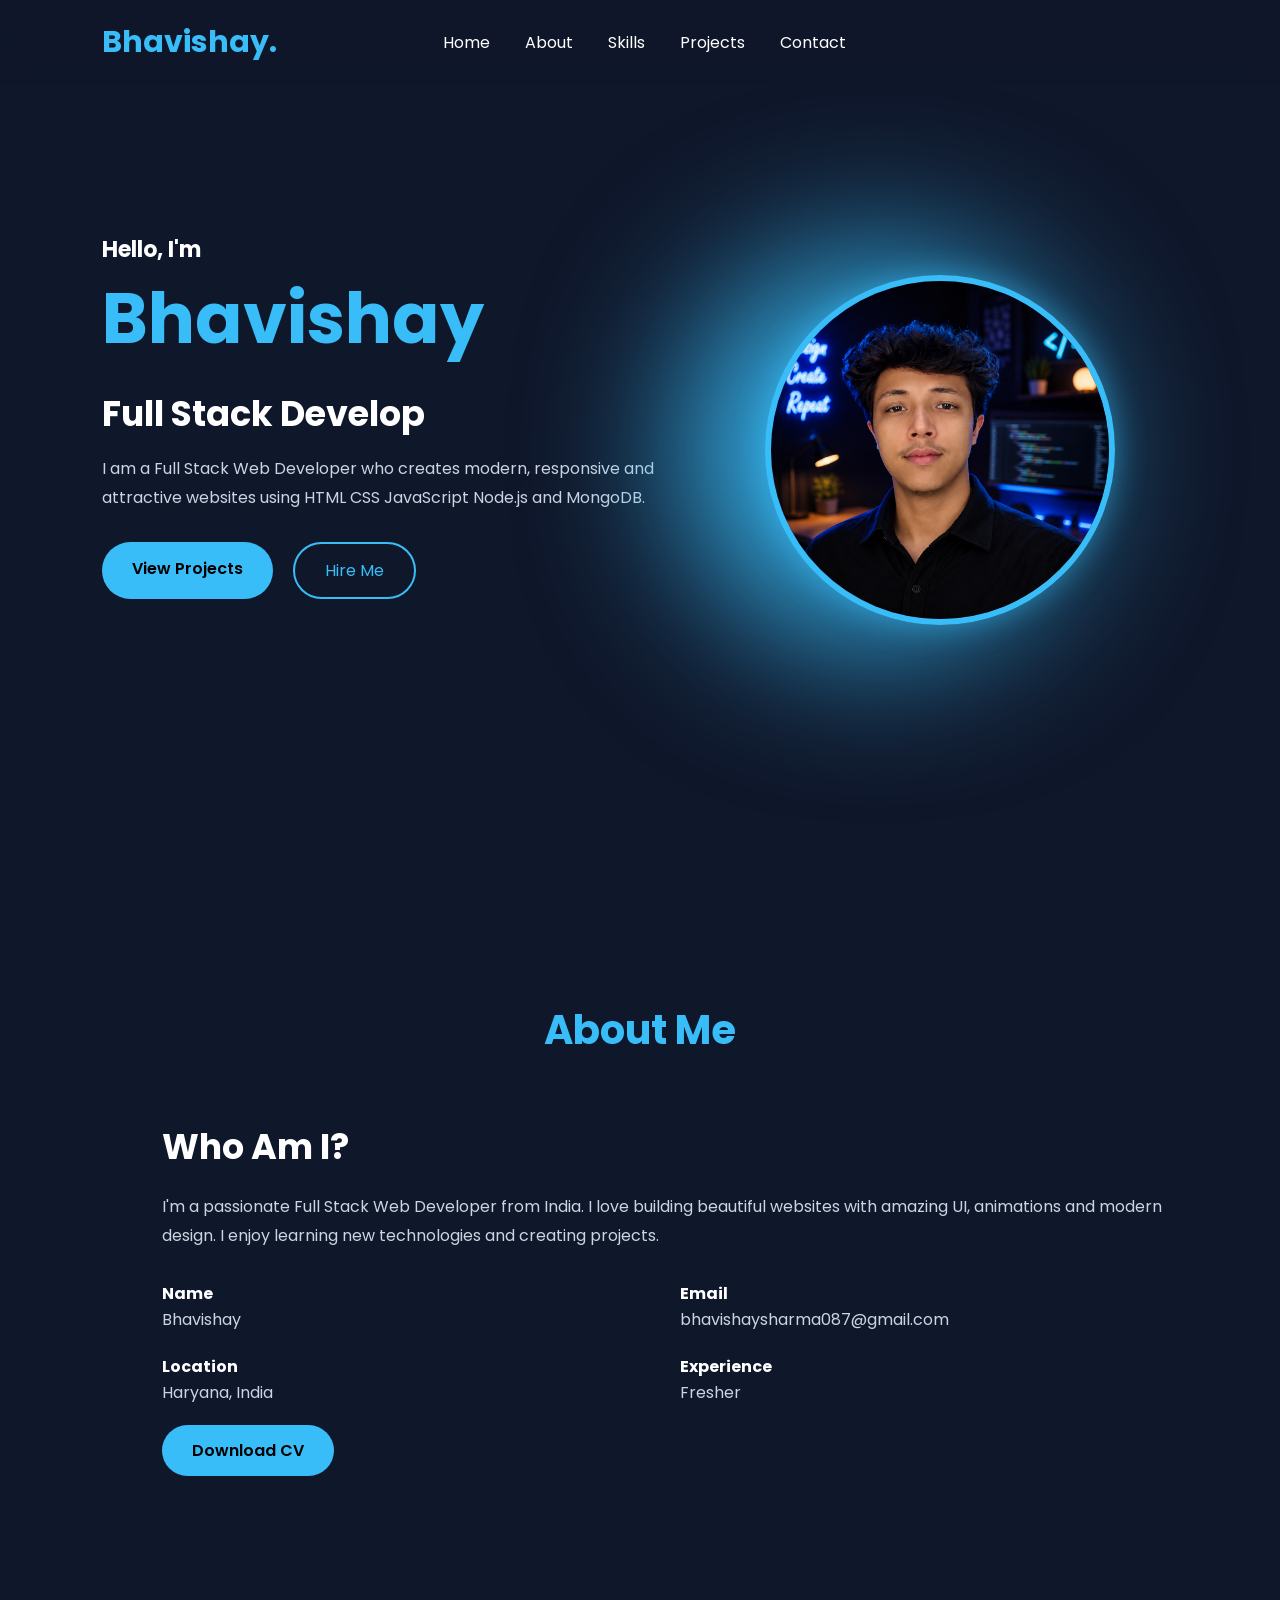
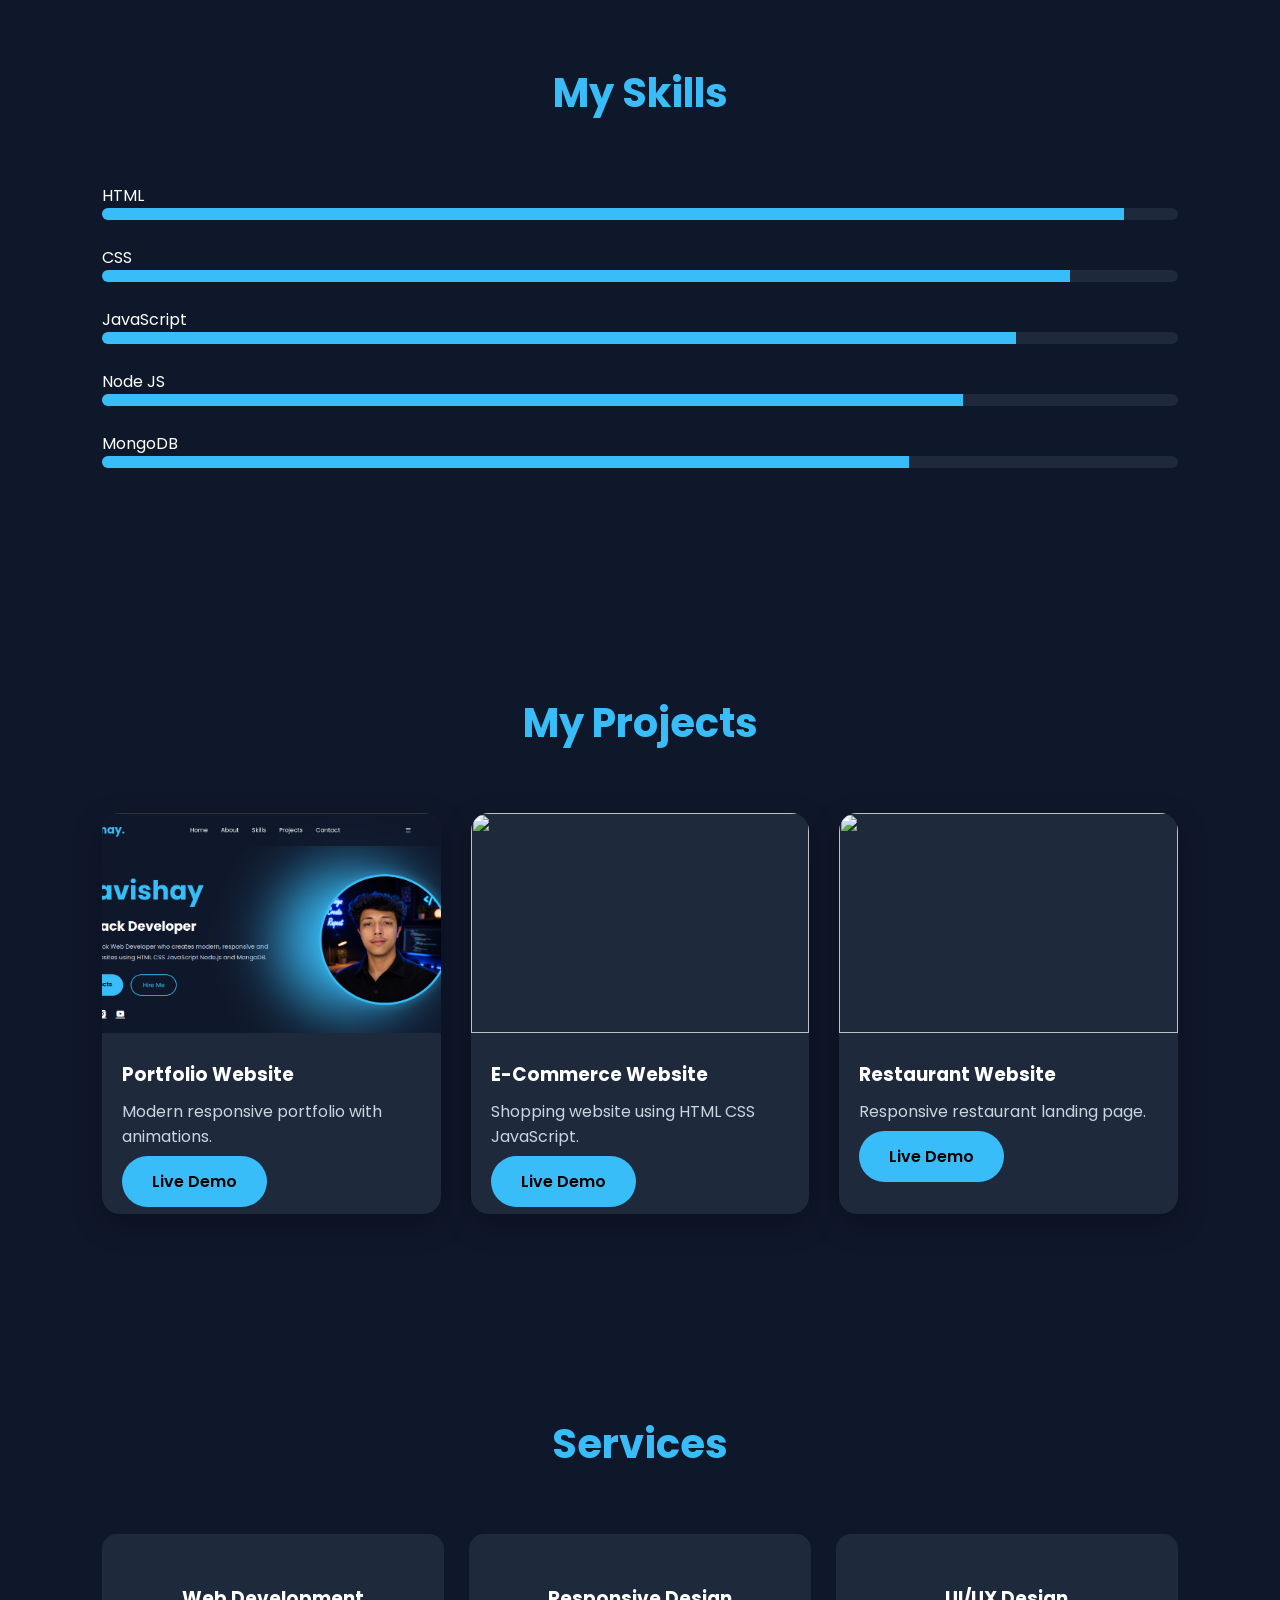
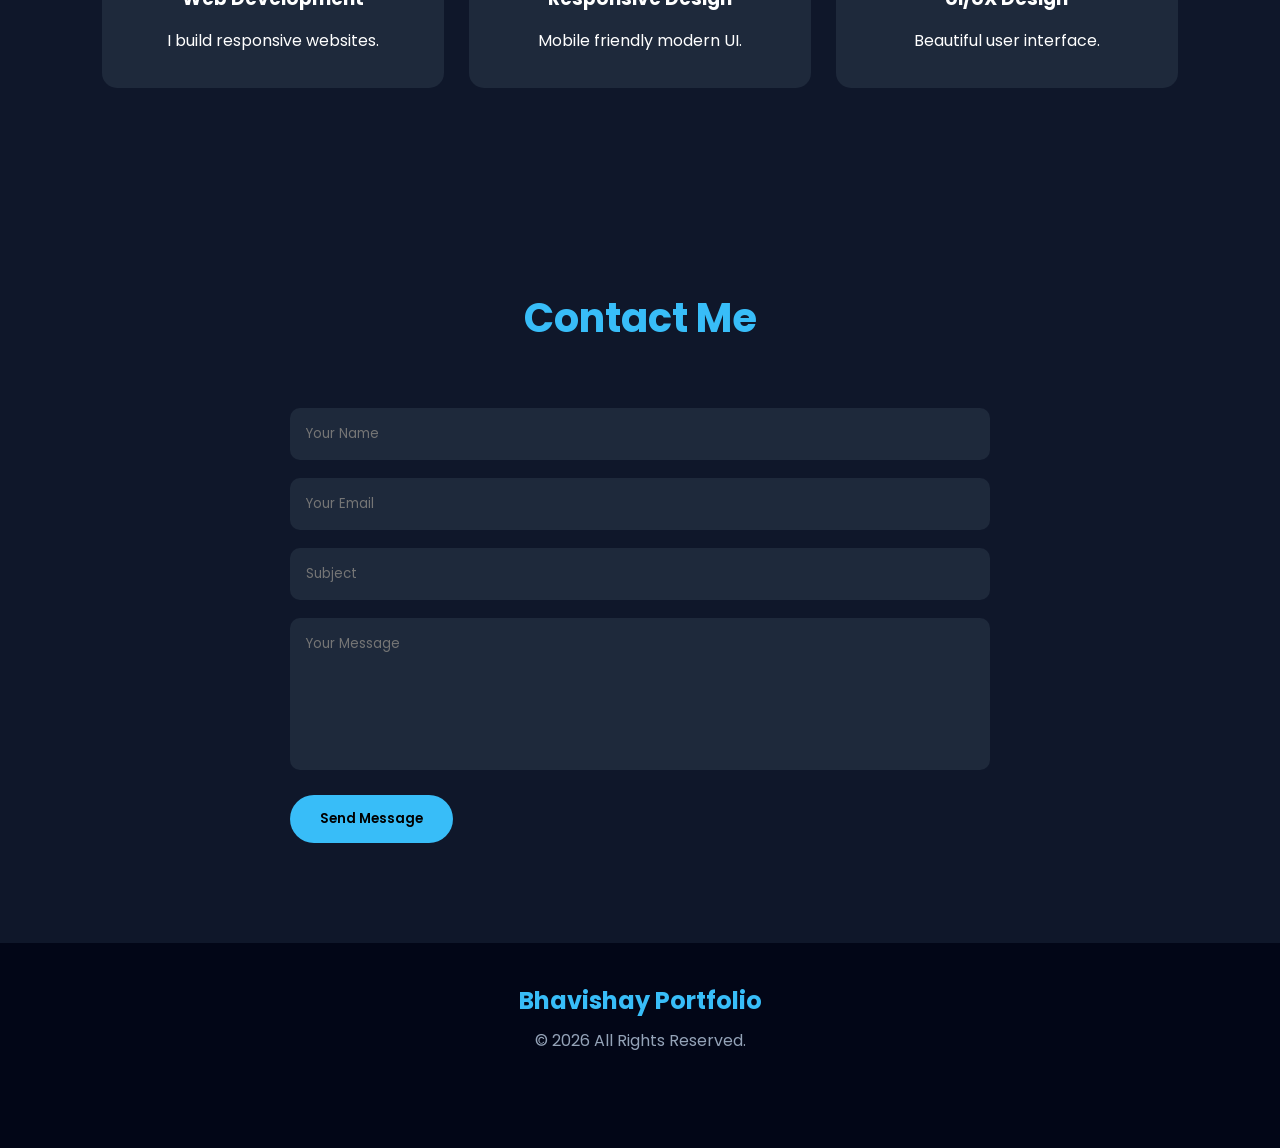
==== index.html @ 4b2d96c2 "Rename portfolio.html to index.html" ====
<!DOCTYPE html>
<html lang="en">
<head>
<meta charset="UTF-8">
<meta name="viewport" content="width=device-width, initial-scale=1.0">
<title>Bhavishay | Portfolio</title>

<link rel="preconnect" href="https://fonts.googleapis.com">
<link rel="preconnect" href="https://fonts.gstatic.com" crossorigin>
<link href="https://fonts.googleapis.com/css2?family=Poppins:wght@300;400;500;600;700;800&display=swap" rel="stylesheet">

<link rel="stylesheet" href="style.css">

<link href="https://cdn.jsdelivr.net/npm/remixicon@4.3.0/fonts/remixicon.css" rel="stylesheet"/>

</head>
<body>

<div id="loader">
<h1>Bhavishay Portfolio</h1>
</div>

<header>
<nav>
<div class="logo">Bhavishay.</div>

<ul class="nav-links">
<li><a href="#home">Home</a></li>
<li><a href="#about">About</a></li>
<li><a href="#skills">Skills</a></li>
<li><a href="#projects">Projects</a></li>
<li><a href="#contact">Contact</a></li>
</ul>

<div class="menu">
<i class="ri-menu-line"></i>
</div>

<button id="theme">
<i class="ri-moon-line"></i>
</button>

</nav>
</header>

<section class="hero" id="home">

<div class="left">

<h3>Hello, I'm</h3>

<h1>Bhavishay</h1>

<h2>
<span id="typing"></span>
</h2>

<p>
I am a Full Stack Web Developer who creates modern, responsive and attractive websites using HTML CSS JavaScript Node.js and MongoDB.
</p>

<div class="buttons">

<a href="#projects" class="btn">
View Projects
</a>

<a href="#contact" class="btn2">
Hire Me
</a>

</div>

<div class="social">

<a href="#"><i class="ri-github-fill"></i></a>

<a href="#"><i class="ri-linkedin-fill"></i></a>

<a href="#"><i class="ri-instagram-fill"></i></a>

<a href="#"><i class="ri-youtube-fill"></i></a>

</div>

</div>

<div class="right">

<div class="circle"></div>

<img src="images/portfolioimage.png" alt="">

</div>

</section>

<section class="about" id="about">

<h2 class="title">
About Me
</h2>

<div class="about-container">

<div class="about-image">

<img src="images/about.png" alt="">

</div>

<div class="about-content">

<h3>Who Am I?</h3>

<p>

I'm a passionate Full Stack Web Developer from India.

I love building beautiful websites with amazing UI, animations and modern design.

I enjoy learning new technologies and creating projects.

</p>

<div class="info">

<div>

<h4>Name</h4>

<p>Bhavishay</p>

</div>

<div>

<h4>Email</h4>

<p>bhavishaysharma087@gmail.com</p>

</div>

<div>

<h4>Location</h4>

<p>Haryana, India</p>

</div>

<div>

<h4>Experience</h4>

<p>Fresher</p>

</div>

</div>

<a href="#" class="btn">
Download CV
</a>

</div>

</div>

</section>

<!-- Skills Section -->
<section class="skills" id="skills">

<h2 class="title">My Skills</h2>

<div class="skill">

<span>HTML</span>

<div class="bar">
<div class="fill html"></div>
</div>

</div>

<div class="skill">

<span>CSS</span>

<div class="bar">
<div class="fill css"></div>
</div>

</div>

<div class="skill">

<span>JavaScript</span>

<div class="bar">
<div class="fill js"></div>
</div>

</div>

<div class="skill">

<span>Node JS</span>

<div class="bar">
<div class="fill node"></div>
</div>

</div>

<div class="skill">

<span>MongoDB</span>

<div class="bar">
<div class="fill mongo"></div>
</div>

</div>

</section>
<!-- Projects Section -->
<section class="projects" id="projects">

    <h2 class="title">My Projects</h2>

    <div class="project-container">

        <div class="card">
            <img src="images/portfoliowebsiteimge.png" alt="">
            <div class="content">
                <h3>Portfolio Website</h3>
                <p>Modern responsive portfolio with animations.</p>
                <a href="#" class="btn">Live Demo</a>
            </div>
        </div>

        <div class="card">
            <img src="images/project2.jpg" alt="">
            <div class="content">
                <h3>E-Commerce Website</h3>
                <p>Shopping website using HTML CSS JavaScript.</p>
                <a href="#" class="btn">Live Demo</a>
            </div>
        </div>

        <div class="card">
            <img src="images/project3.jpg" alt="">
            <div class="content">
                <h3>Restaurant Website</h3>
                <p>Responsive restaurant landing page.</p>
                <a href="#" class="btn">Live Demo</a>
            </div>
        </div>

    </div>

</section>

<!-- Services -->
<section class="services">

<h2 class="title">Services</h2>

<div class="service-box">

<div class="service">
<i class="ri-code-s-slash-line"></i>
<h3>Web Development</h3>
<p>I build responsive websites.</p>
</div>

<div class="service">
<i class="ri-smartphone-line"></i>
<h3>Responsive Design</h3>
<p>Mobile friendly modern UI.</p>
</div>

<div class="service">
<i class="ri-palette-line"></i>
<h3>UI/UX Design</h3>
<p>Beautiful user interface.</p>
</div>

</div>

</section>

<!-- Contact -->
<section class="contact" id="contact">

<h2 class="title">Contact Me</h2>

<form>

<input type="text" placeholder="Your Name" required>

<input type="email" placeholder="Your Email" required>

<input type="text" placeholder="Subject">

<textarea rows="6" placeholder="Your Message"></textarea>

<button class="btn">Send Message</button>

</form>

</section>

<footer>

<h2>Bhavishay Portfolio</h2>

<p>© 2026 All Rights Reserved.</p>

<div class="social">

<a href="#"><i class="ri-github-fill"></i></a>

<a href="#"><i class="ri-linkedin-fill"></i></a>

<a href="#"><i class="ri-instagram-fill"></i></a>

<a href="#"><i class="ri-youtube-fill"></i></a>

</div>

</footer>

<button id="topBtn">
<i class="ri-arrow-up-line"></i>
</button>

<script src="script.js"></script>

</body>
</html>
---- style.css ----
*{
    margin:0;
    padding:0;
    box-sizing:border-box;
    font-family:'Poppins',sans-serif;
}

html{
    scroll-behavior:smooth;
}

body{
    background:#0f172a;
    color:#fff;
    overflow-x:hidden;
}

header{
    position:fixed;
    width:100%;
    top:0;
    left:0;
    padding:20px 8%;
    background:rgba(15,23,42,.8);
    backdrop-filter:blur(12px);
    z-index:1000;
}

nav{
    display:flex;
    justify-content:space-between;
    align-items:center;
}

.logo{
    font-size:30px;
    font-weight:700;
    color:#38bdf8;
}

.nav-links{
    display:flex;
    list-style:none;
    gap:35px;
}

.nav-links a{
    color:#fff;
    text-decoration:none;
    transition:.3s;
}

.nav-links a:hover{
    color:#38bdf8;
}

#theme{
    background:none;
    border:none;
    color:#fff;
    font-size:22px;
    cursor:pointer;
}

.hero{
    min-height:100vh;
    display:flex;
    justify-content:space-between;
    align-items:center;
    padding:120px 8%;
}

.left{
    max-width:600px;
}

.left h3{
    font-size:22px;
}

.left h1{
    font-size:70px;
    color:#38bdf8;
}

.left h2{
    margin:15px 0;
    font-size:35px;
}

.left p{
    color:#cbd5e1;
    line-height:1.8;
    margin-bottom:30px;
}

.buttons{
    display:flex;
    gap:20px;
}

.btn{
    padding:14px 30px;
    background:#38bdf8;
    color:#000;
    text-decoration:none;
    border-radius:30px;
    font-weight:600;
    transition:.3s;
}

.btn:hover{
    transform:translateY(-5px);
}

.btn2{
    padding:14px 30px;
    border:2px solid #38bdf8;
    color:#38bdf8;
    text-decoration:none;
    border-radius:30px;
}

.social{
    margin-top:30px;
}

.social a{
    color:#fff;
    font-size:25px;
    margin-right:20px;
}

.right{
    display:flex;
    justify-content:center;
    align-items:center;
    position:relative;
    flex:1;
}

.circle{
    width:380px;
    height:380px;
    border-radius:50%;
    background:#38bdf8;
    filter:blur(80px);
    position:absolute;
    top:-15px;
    left:-15px;
    z-index:1;
}
.right img{
    width:350px;
    height:350px;
    object-fit:cover;
    border-radius:50%;
    border:6px solid #38bdf8;
    box-shadow:0 0 30px rgba(56,189,248,.5);
    position:relative;
    z-index:2;
}

section{
    padding:100px 8%;
}

.title{
    text-align:center;
    font-size:40px;
    margin-bottom:60px;
    color:#38bdf8;
}

.about-container{
    display:flex;
    gap:60px;
    align-items:center;
}

.about-image img{
    width:400px;
    border-radius:20px;
}

.about-content h3{
    font-size:35px;
    margin-bottom:20px;
}

.about-content p{
    line-height:1.8;
    color:#cbd5e1;
}

.info{
    display:grid;
    grid-template-columns:repeat(2,1fr);
    gap:20px;
    margin:30px 0;
}

.skill{
    margin:25px 0;
}

.bar{
    width:100%;
    height:12px;
    background:#1e293b;
    border-radius:20px;
    overflow:hidden;
}

.fill{
    height:100%;
    background:#38bdf8;
}

.html{width:95%;}
.css{width:90%;}
.js{width:85%;}
.node{width:80%;}
.mongo{width:75%;}
/*==============================
PROJECT SECTION
==============================*/

.project-container{
    display:grid;
    grid-template-columns:repeat(auto-fit,minmax(320px,1fr));
    gap:30px;
}

.card{
    background:#1e293b;
    border-radius:18px;
    overflow:hidden;
    transition:.4s;
    box-shadow:0 10px 30px rgba(0,0,0,.25);
}

.card:hover{
    transform:translateY(-10px);
}

.card img{
    width:100%;
    height:220px;
    object-fit:cover;
}

.card .content{
    padding:20px;
}

.card h3{
    margin-bottom:10px;
}

.card p{
    color:#cbd5e1;
    margin-bottom:20px;
}

/*==============================
SERVICES
==============================*/

.service-box{
    display:grid;
    grid-template-columns:repeat(auto-fit,minmax(250px,1fr));
    gap:25px;
}

.service{
    background:#1e293b;
    padding:35px;
    text-align:center;
    border-radius:15px;
    transition:.4s;
}

.service:hover{
    transform:translateY(-10px);
}

.service i{
    font-size:45px;
    color:#38bdf8;
}

.service h3{
    margin:15px 0;
}

/*==============================
CONTACT
==============================*/

.contact form{
    max-width:700px;
    margin:auto;
}

.contact input,
.contact textarea{
    width:100%;
    padding:16px;
    margin-bottom:18px;
    border:none;
    outline:none;
    border-radius:10px;
    background:#1e293b;
    color:#fff;
}

.contact textarea{
    resize:none;
}

.contact button{
    border:none;
    cursor:pointer;
}

/*==============================
FOOTER
==============================*/

footer{
    text-align:center;
    padding:40px 20px;
    background:#020617;
}

footer h2{
    color:#38bdf8;
    margin-bottom:10px;
}

footer p{
    color:#94a3b8;
}

footer .social{
    margin-top:20px;
}

footer .social a{
    margin:0 10px;
    color:#fff;
    font-size:24px;
}

/*==============================
SCROLL TOP
==============================*/

#topBtn{
    position:fixed;
    bottom:25px;
    right:25px;
    width:50px;
    height:50px;
    border:none;
    border-radius:50%;
    background:#38bdf8;
    color:#000;
    font-size:22px;
    cursor:pointer;
    display:none;
}

/*==============================
LOADER
==============================*/

#loader{
    position:fixed;
    inset:0;
    background:#0f172a;
    display:flex;
    justify-content:center;
    align-items:center;
    z-index:99999;
}

#loader h1{
    color:#38bdf8;
    font-size:40px;
}

/*==============================
RESPONSIVE
==============================*/

@media(max-width:900px){

.hero{
    flex-direction:column;
    text-align:center;
}

.about-container{
    flex-direction:column;
}

.right img,
.about-image img{
    width:280px;
}

.left h1{
    font-size:50px;
}

.left h2{
    font-size:28px;
}

.nav-links{
    display:none;
}

.menu{
    display:block;
    font-size:28px;
    cursor:pointer;
}

.info{
    grid-template-columns:1fr;
}

.buttons{
    justify-content:center;
}

.social{
    text-align:center;
}

}
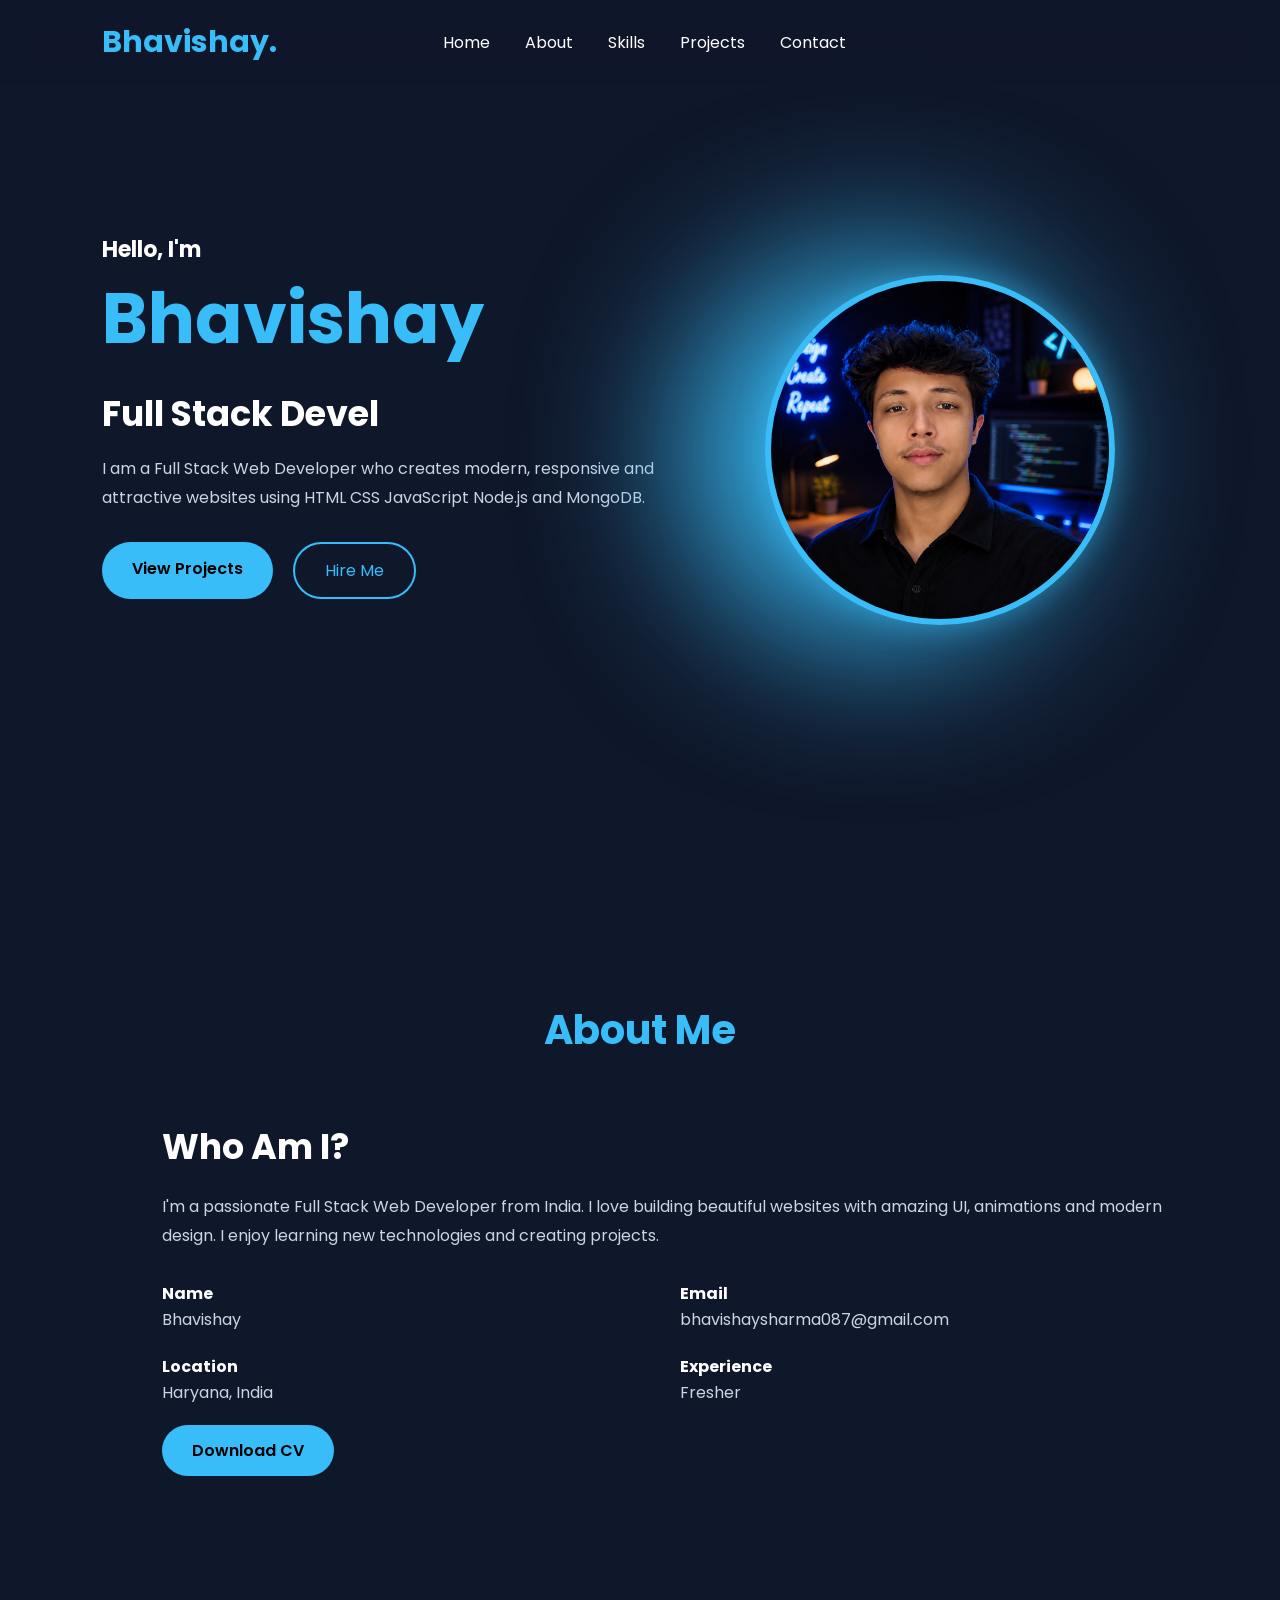
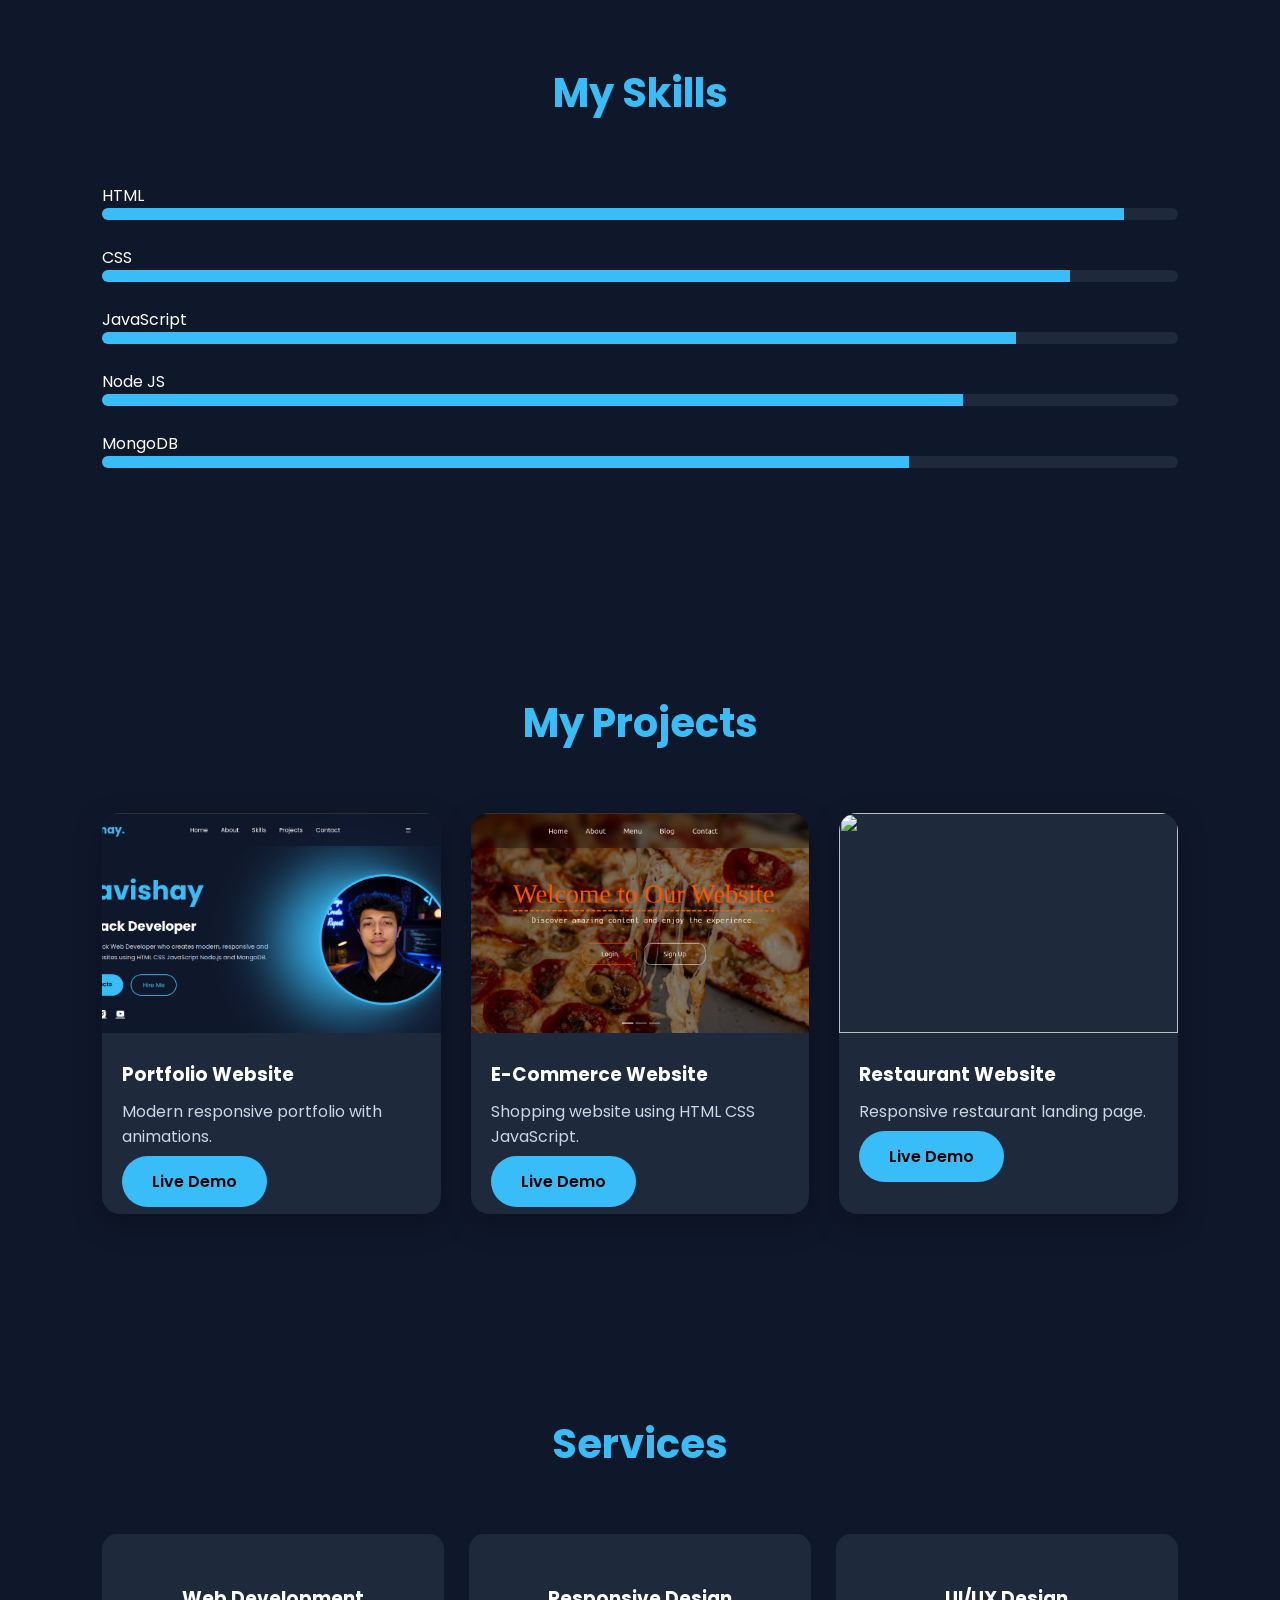
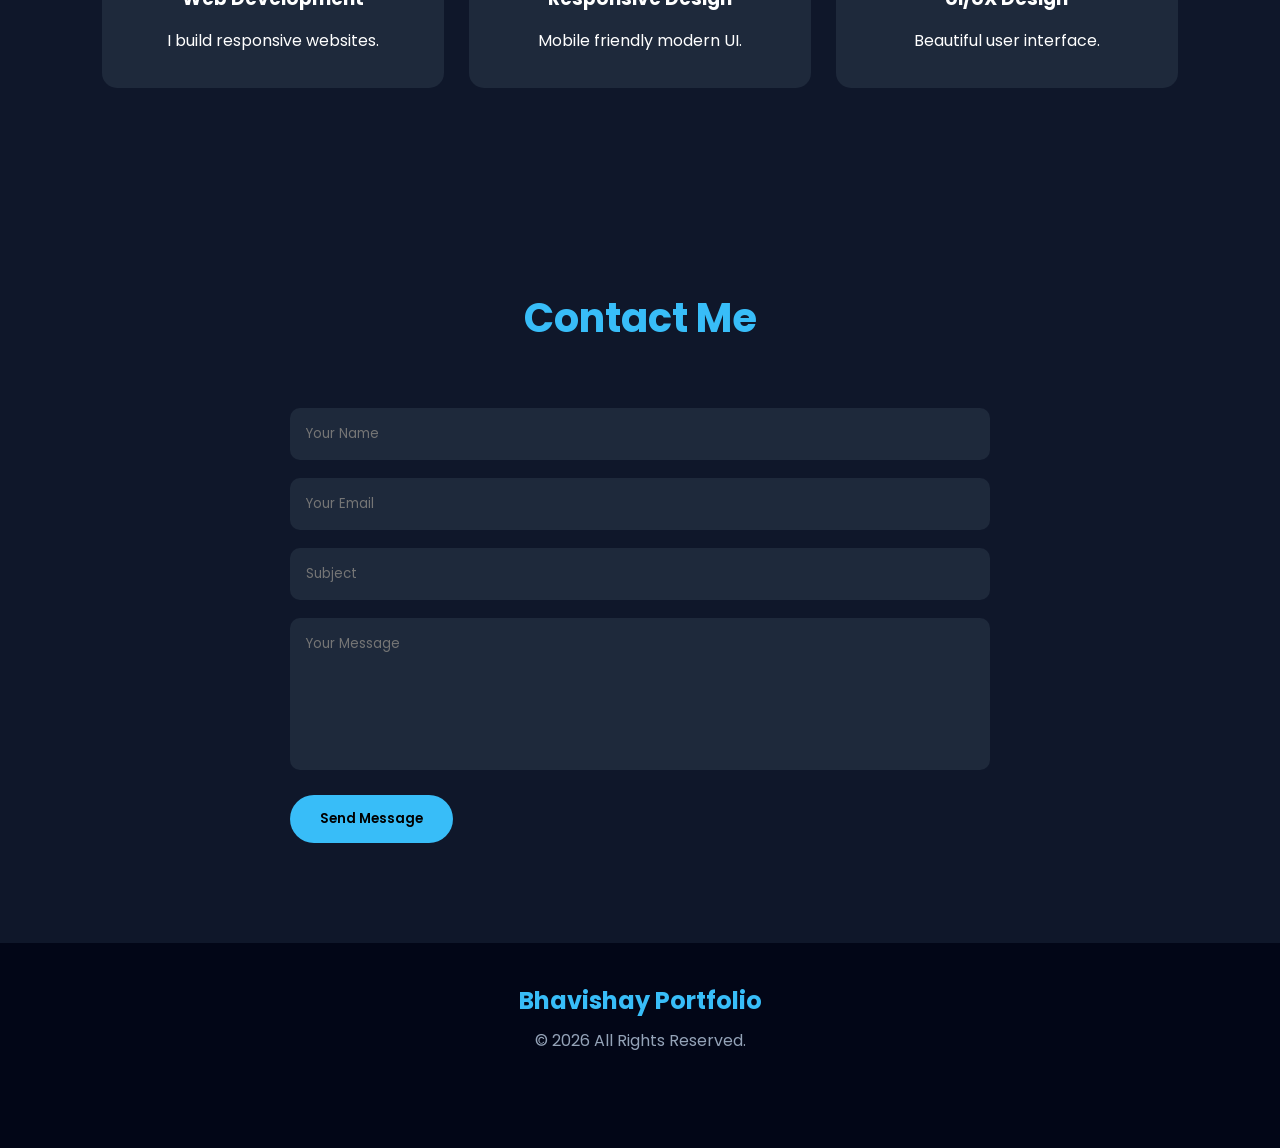
==== commit d9f2fda0: "Updated project image" ====
--- a/index.html
+++ b/index.html
@@ -242,7 +242,7 @@
         </div>
 
         <div class="card">
-            <img src="images/project2.jpg" alt="">
+            <img src="images/restront.png" alt="">
             <div class="content">
                 <h3>E-Commerce Website</h3>
                 <p>Shopping website using HTML CSS JavaScript.</p>
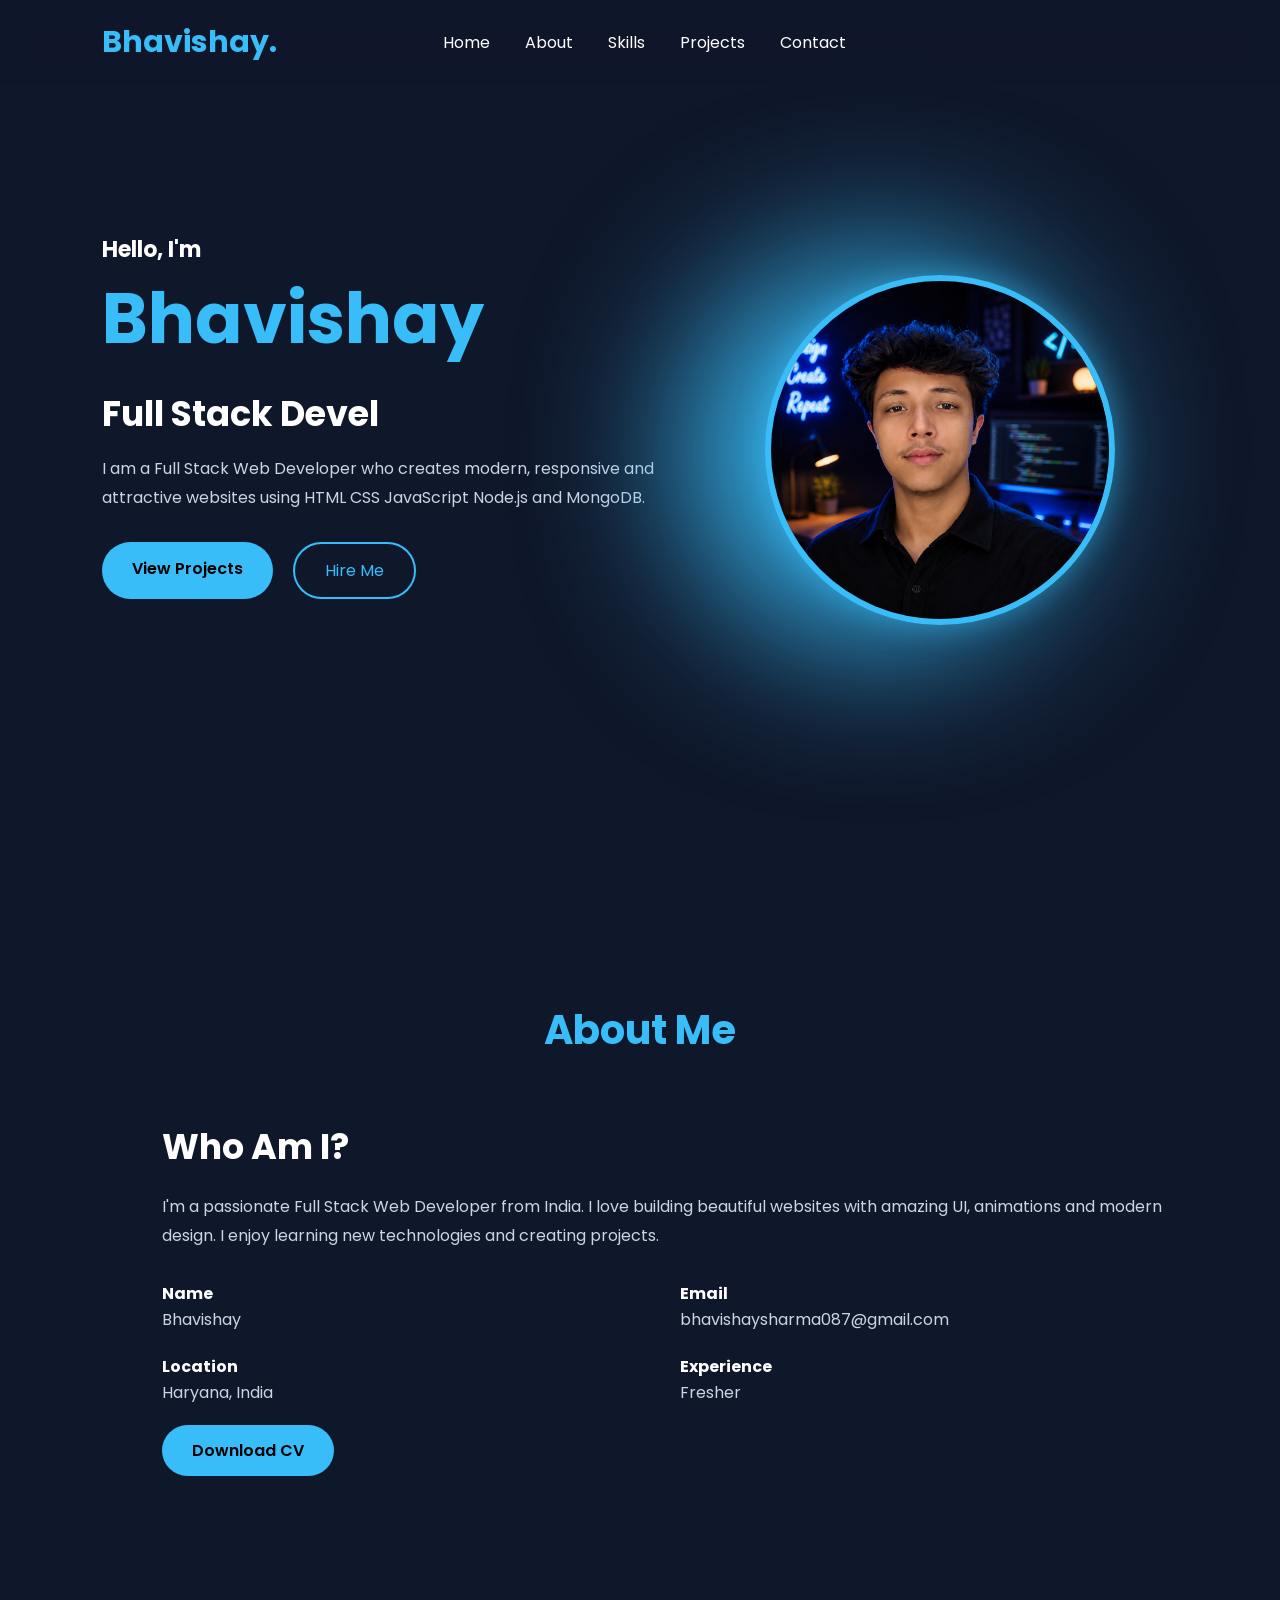
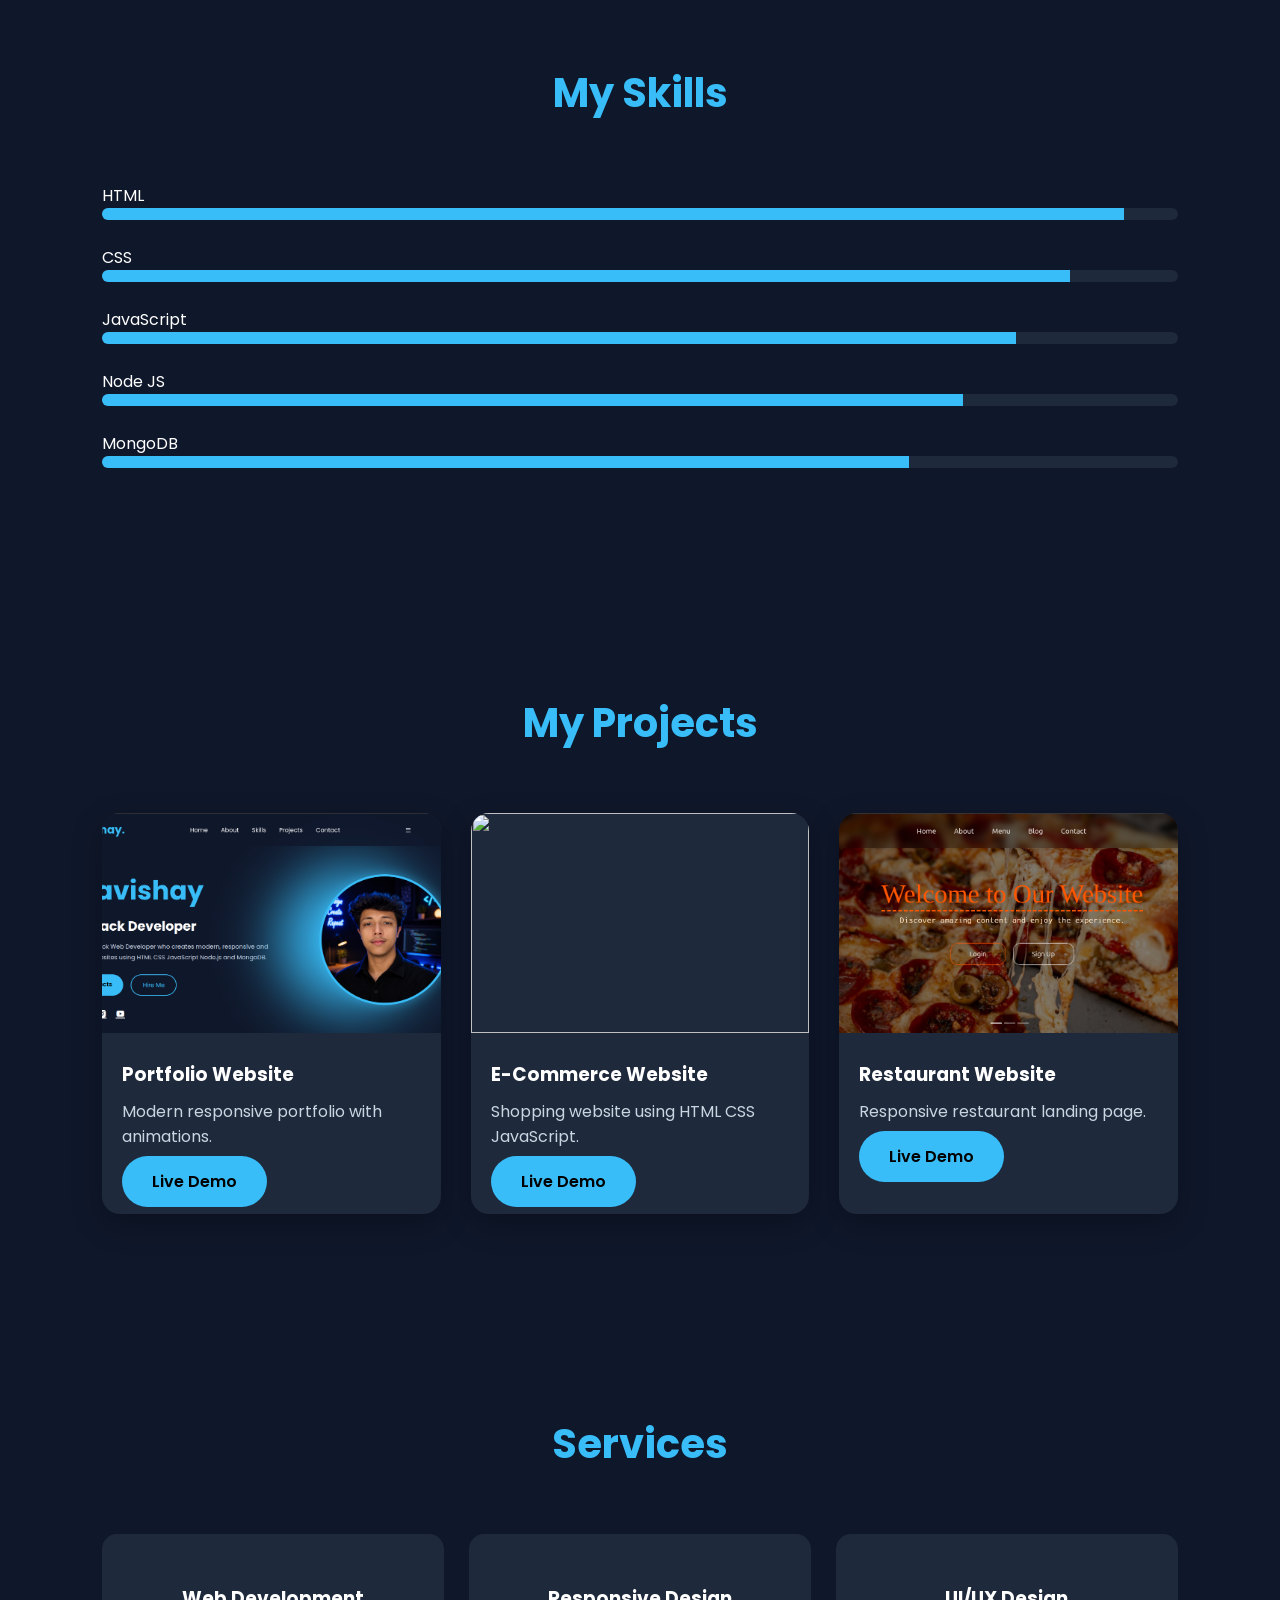
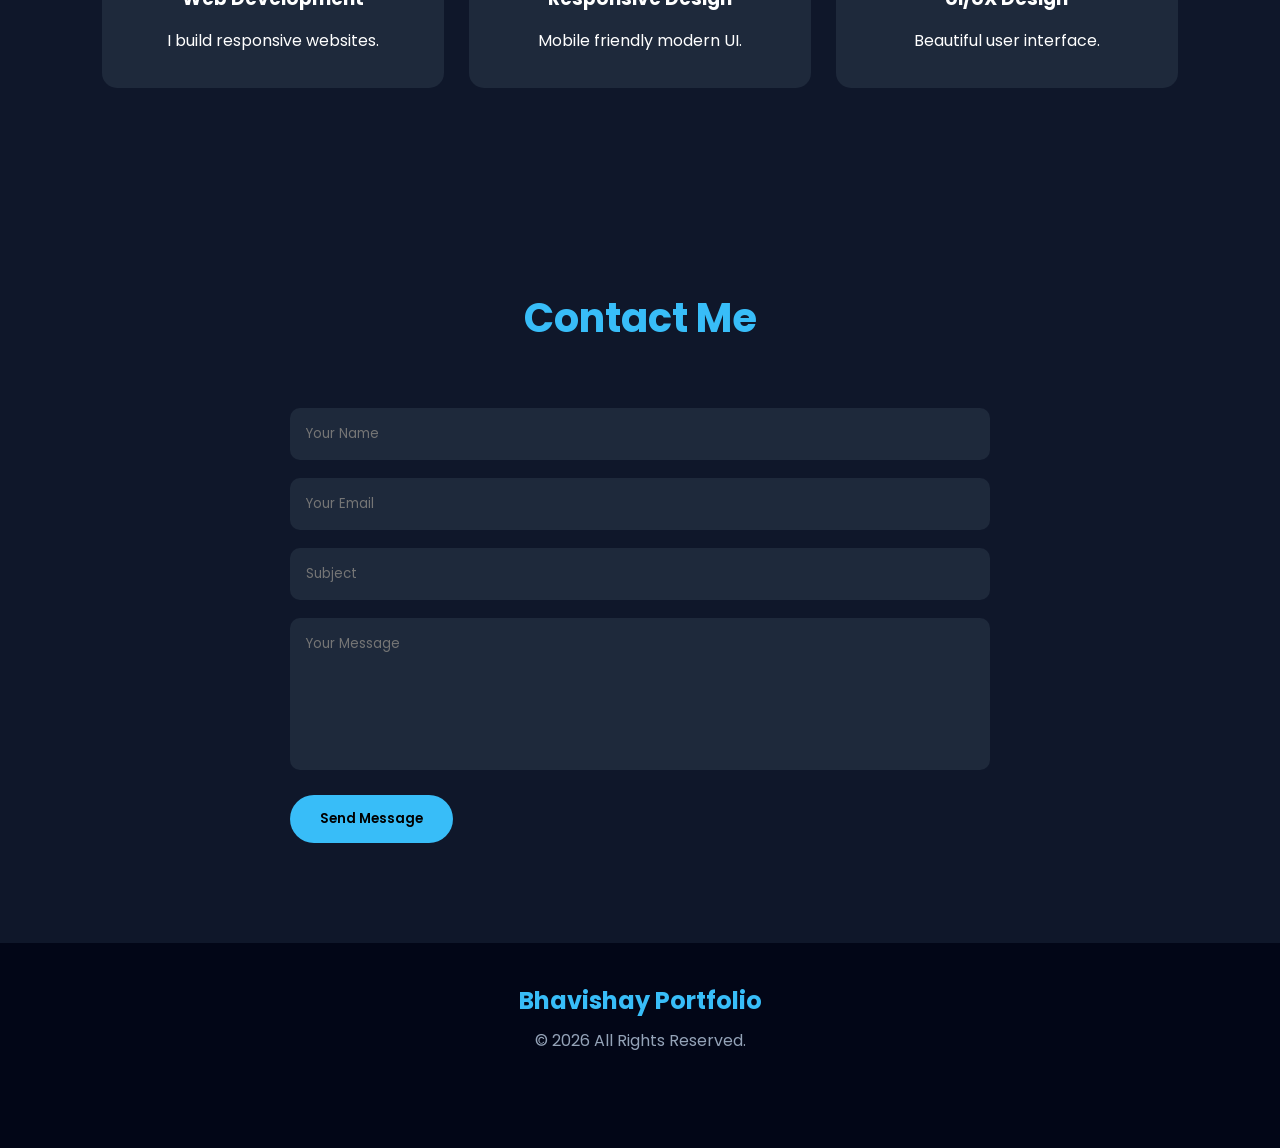
==== commit 6eebcdc4: "Updated portfolio" ====
--- a/index.html
+++ b/index.html
@@ -242,7 +242,7 @@
         </div>
 
         <div class="card">
-            <img src="images/restront.png" alt="">
+            <img src="images/.png" alt="">
             <div class="content">
                 <h3>E-Commerce Website</h3>
                 <p>Shopping website using HTML CSS JavaScript.</p>
@@ -251,7 +251,7 @@
         </div>
 
         <div class="card">
-            <img src="images/project3.jpg" alt="">
+            <img src="images/restront.png" alt="restaurant">
             <div class="content">
                 <h3>Restaurant Website</h3>
                 <p>Responsive restaurant landing page.</p>
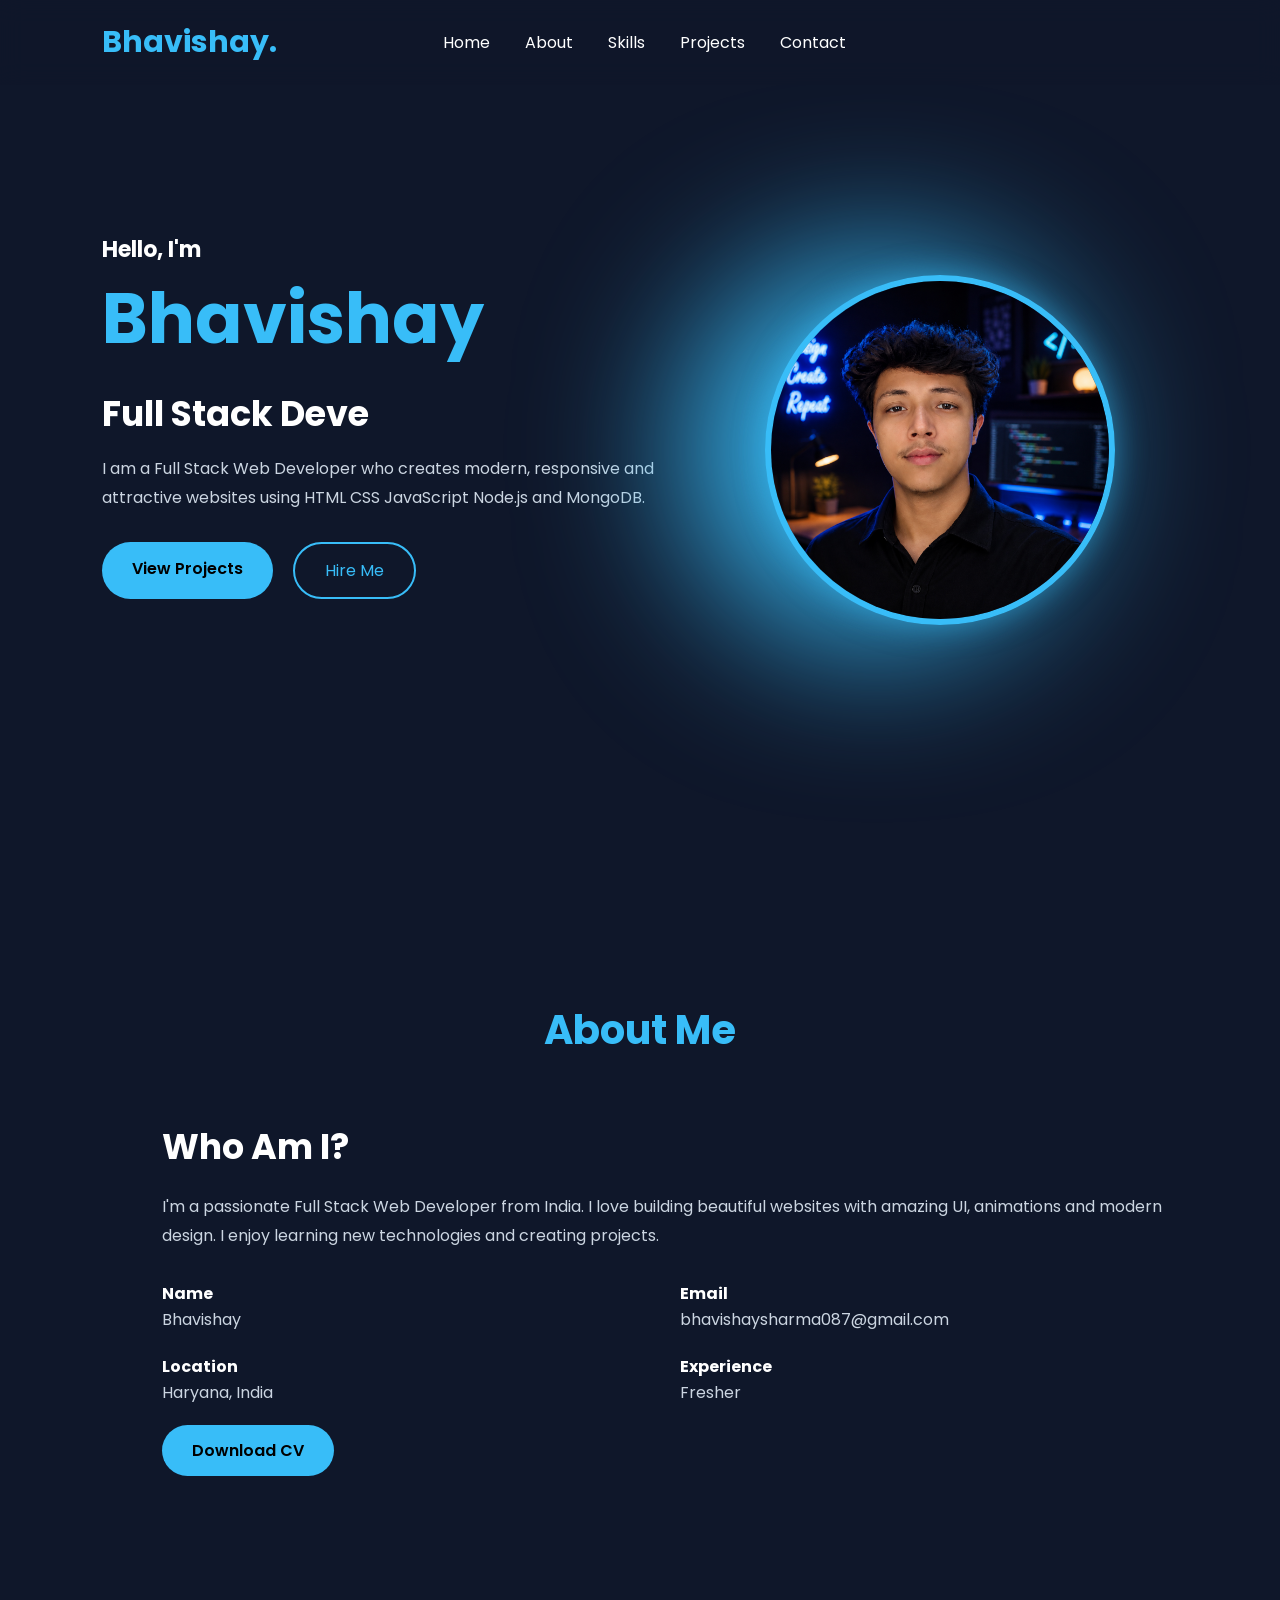
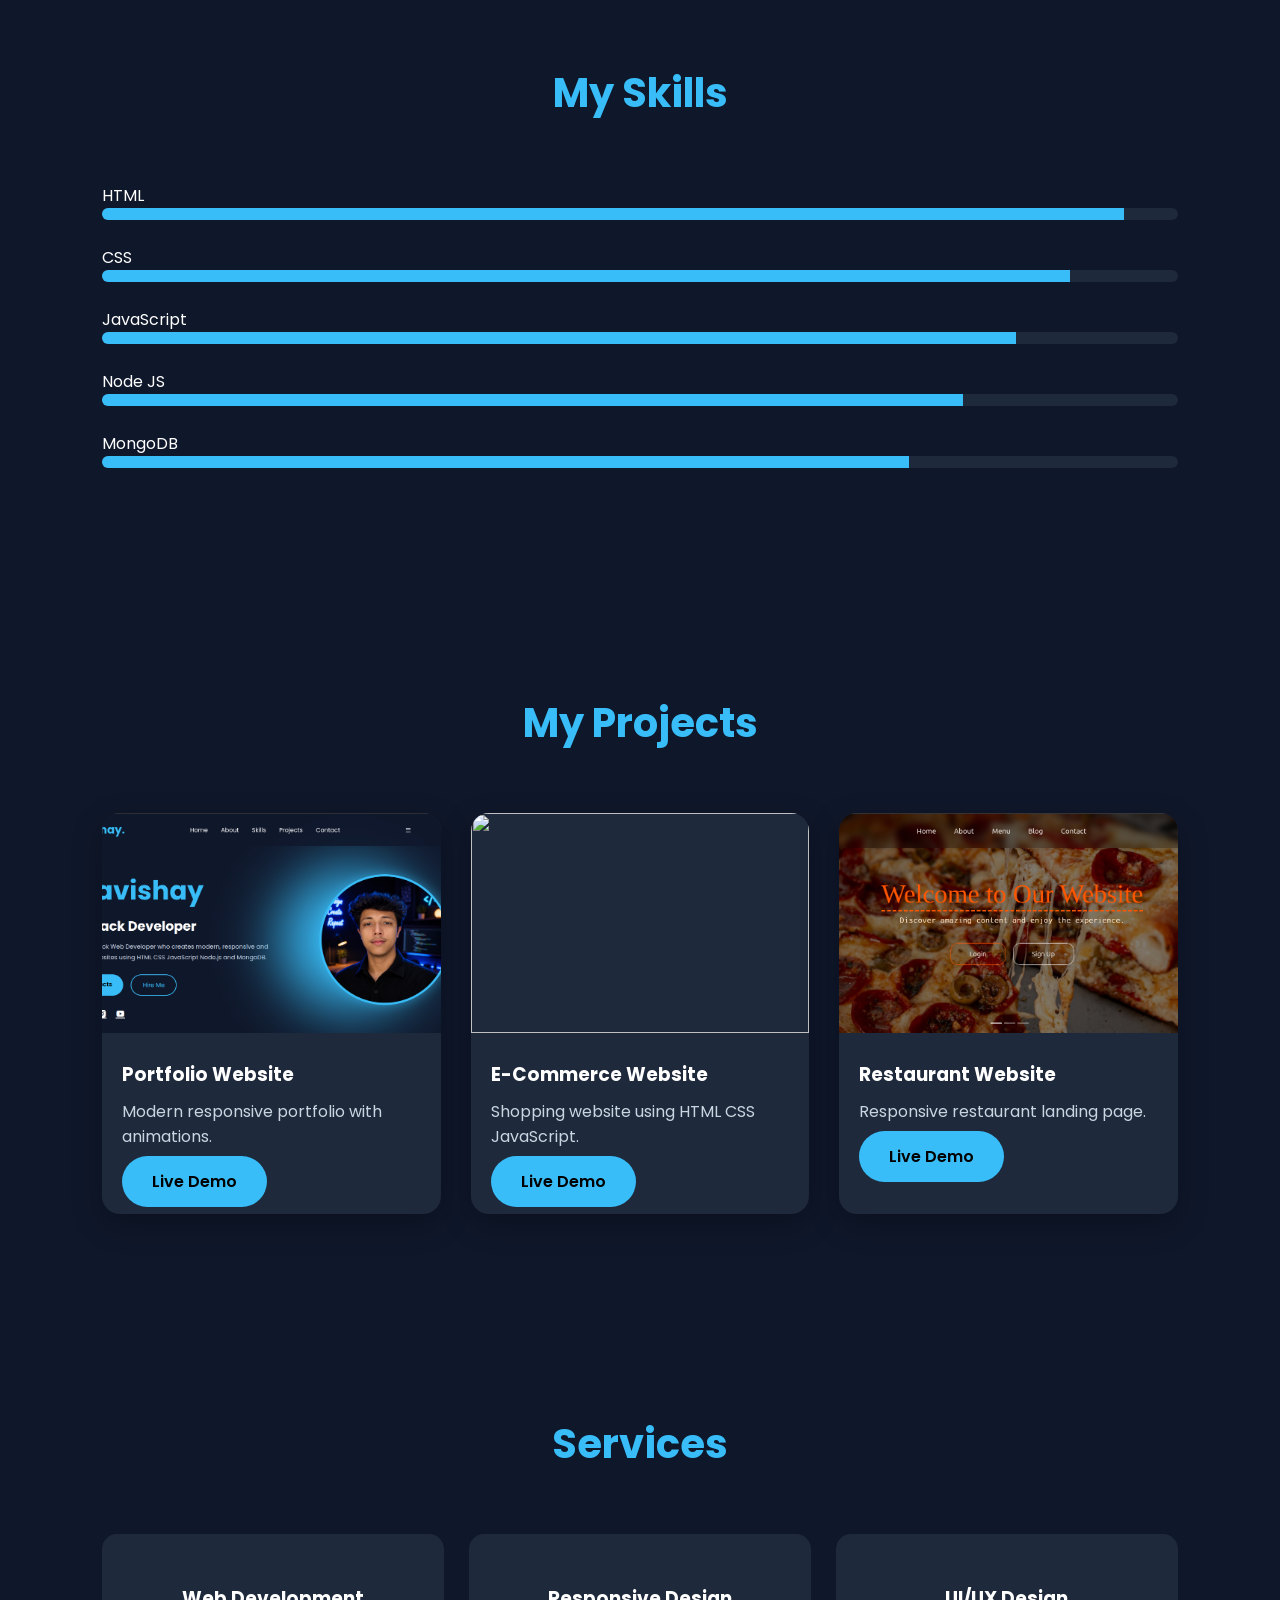
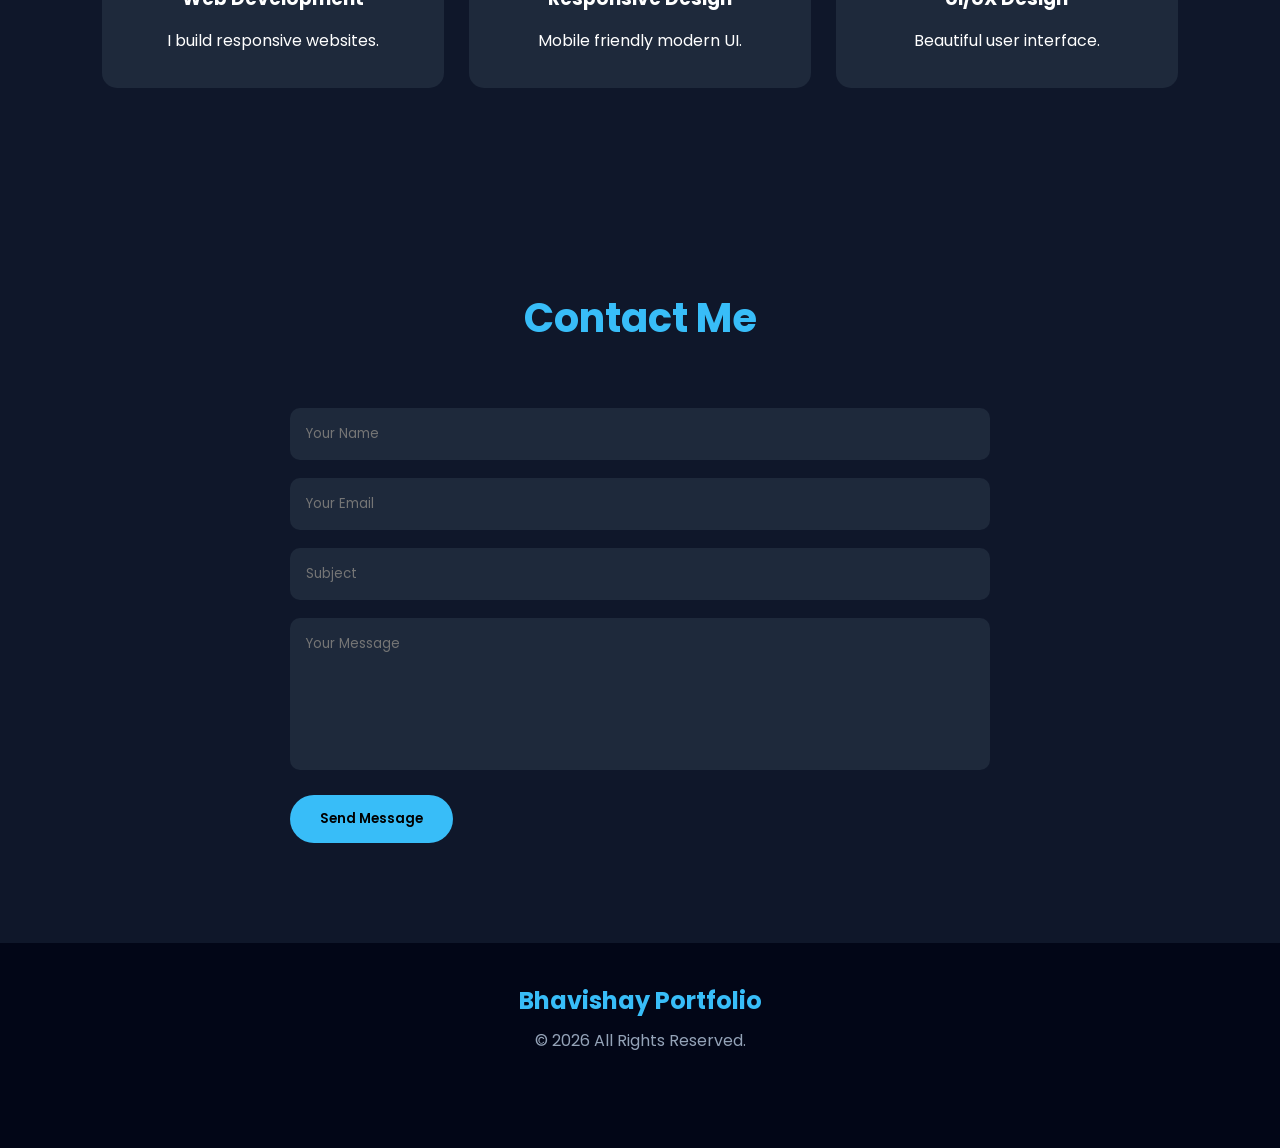
==== commit 51eab0ef: "Updated portfolio" ====
--- a/index.html
+++ b/index.html
@@ -251,7 +251,7 @@
         </div>
 
         <div class="card">
-            <img src="images/restront.png" alt="restaurant">
+            <img src="images/restaurant.png" alt="restaurant">
             <div class="content">
                 <h3>Restaurant Website</h3>
                 <p>Responsive restaurant landing page.</p>
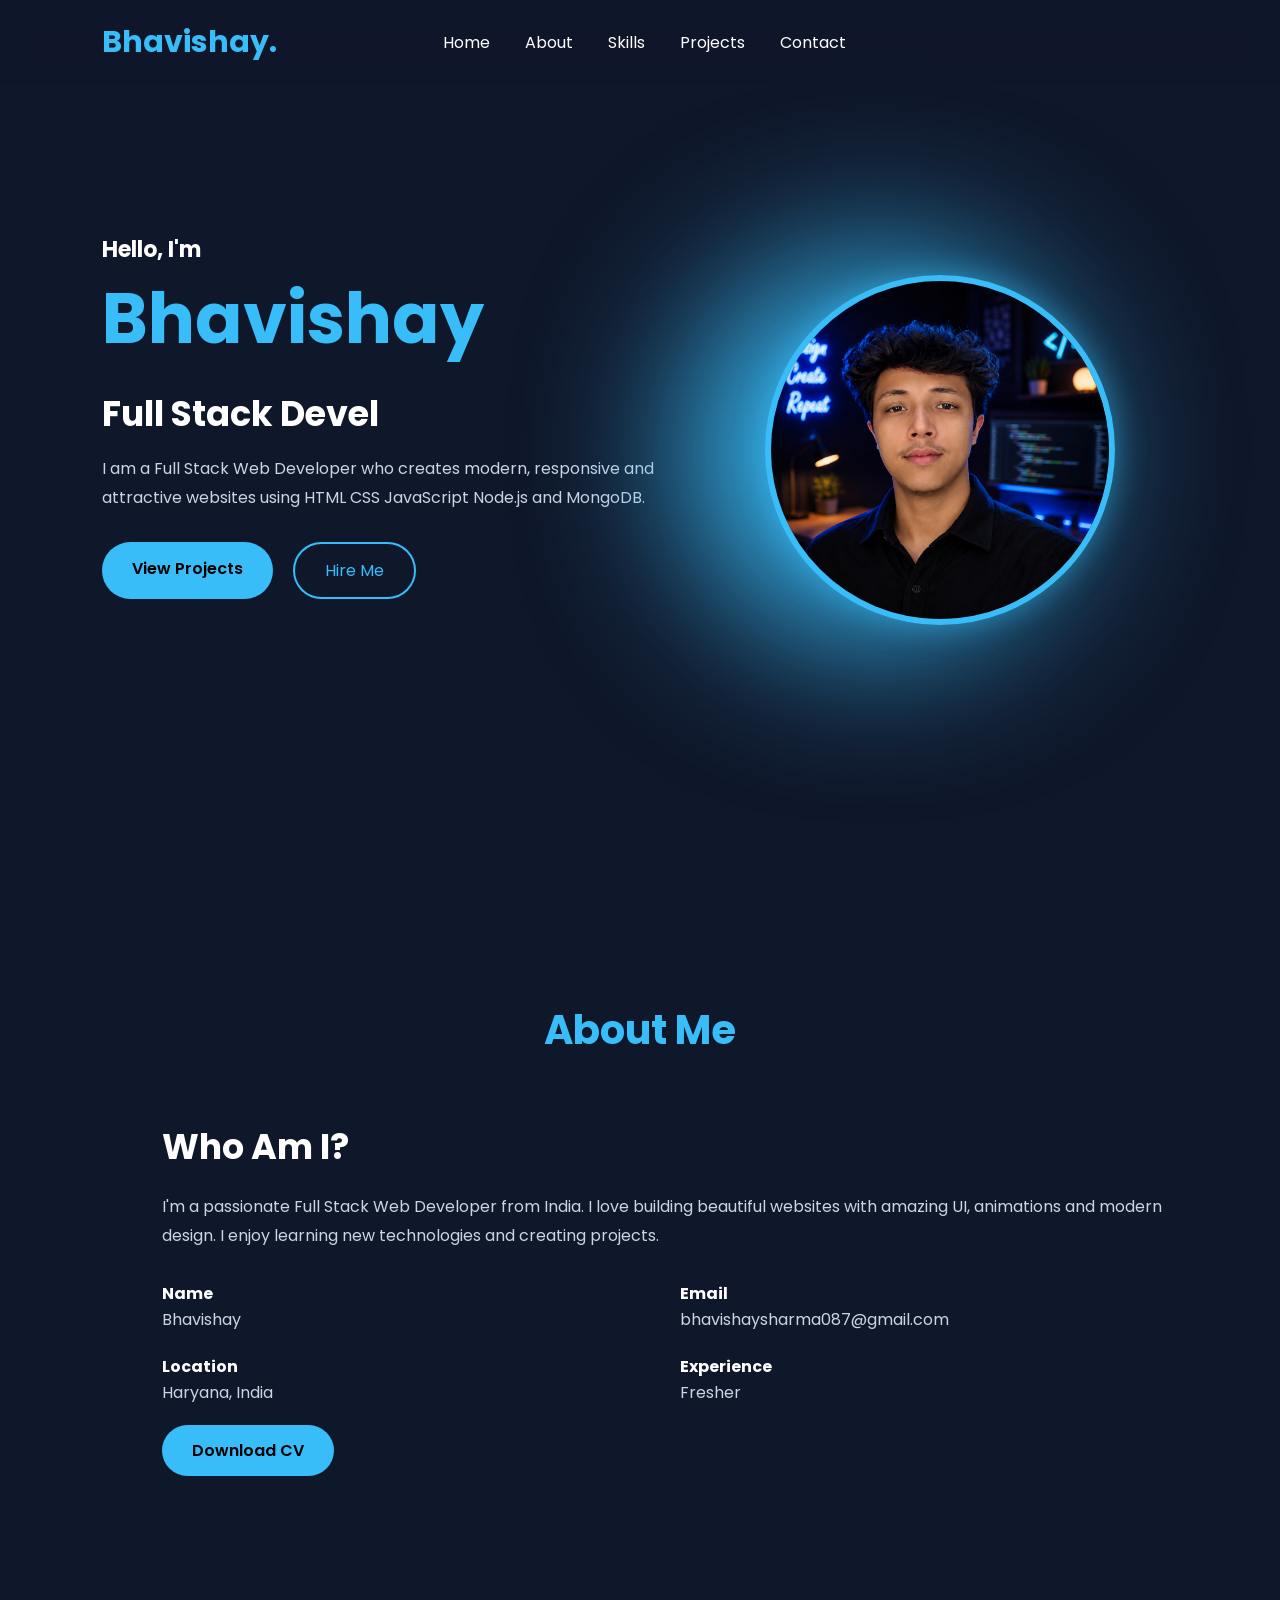
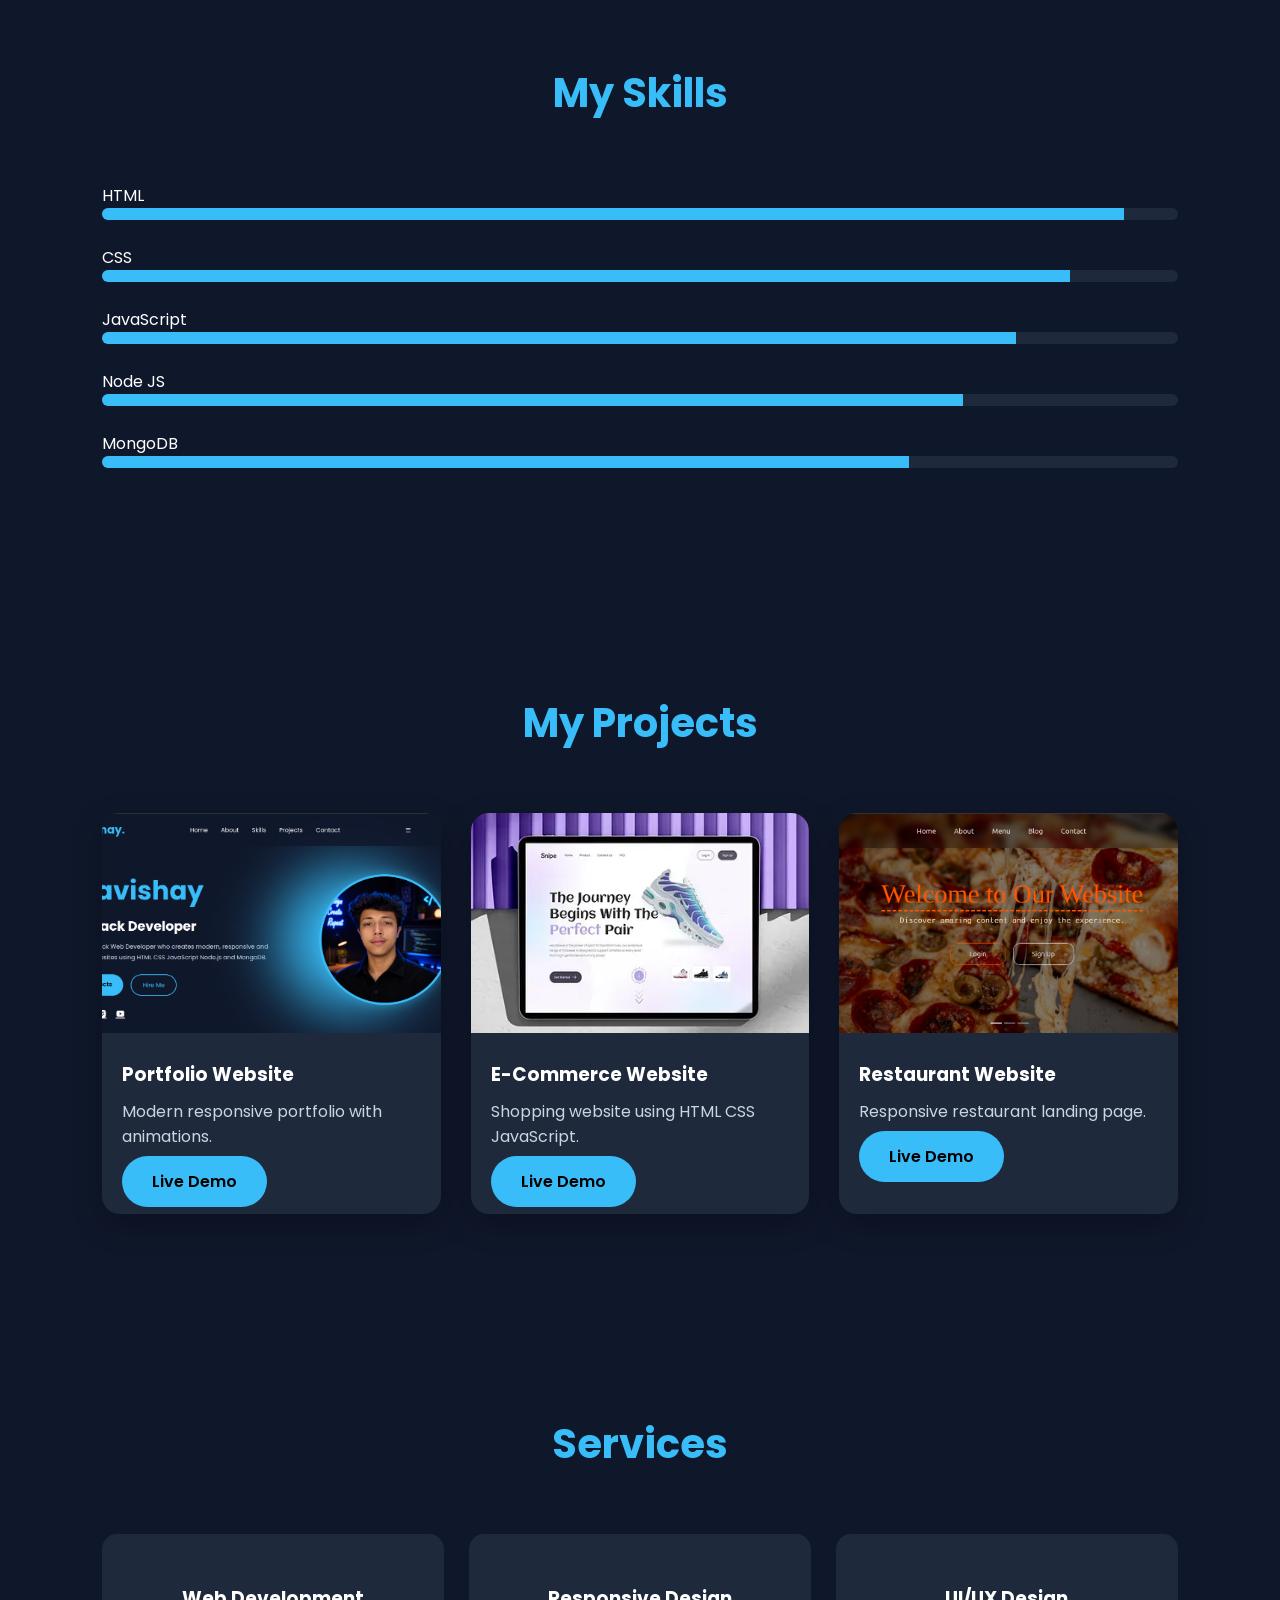
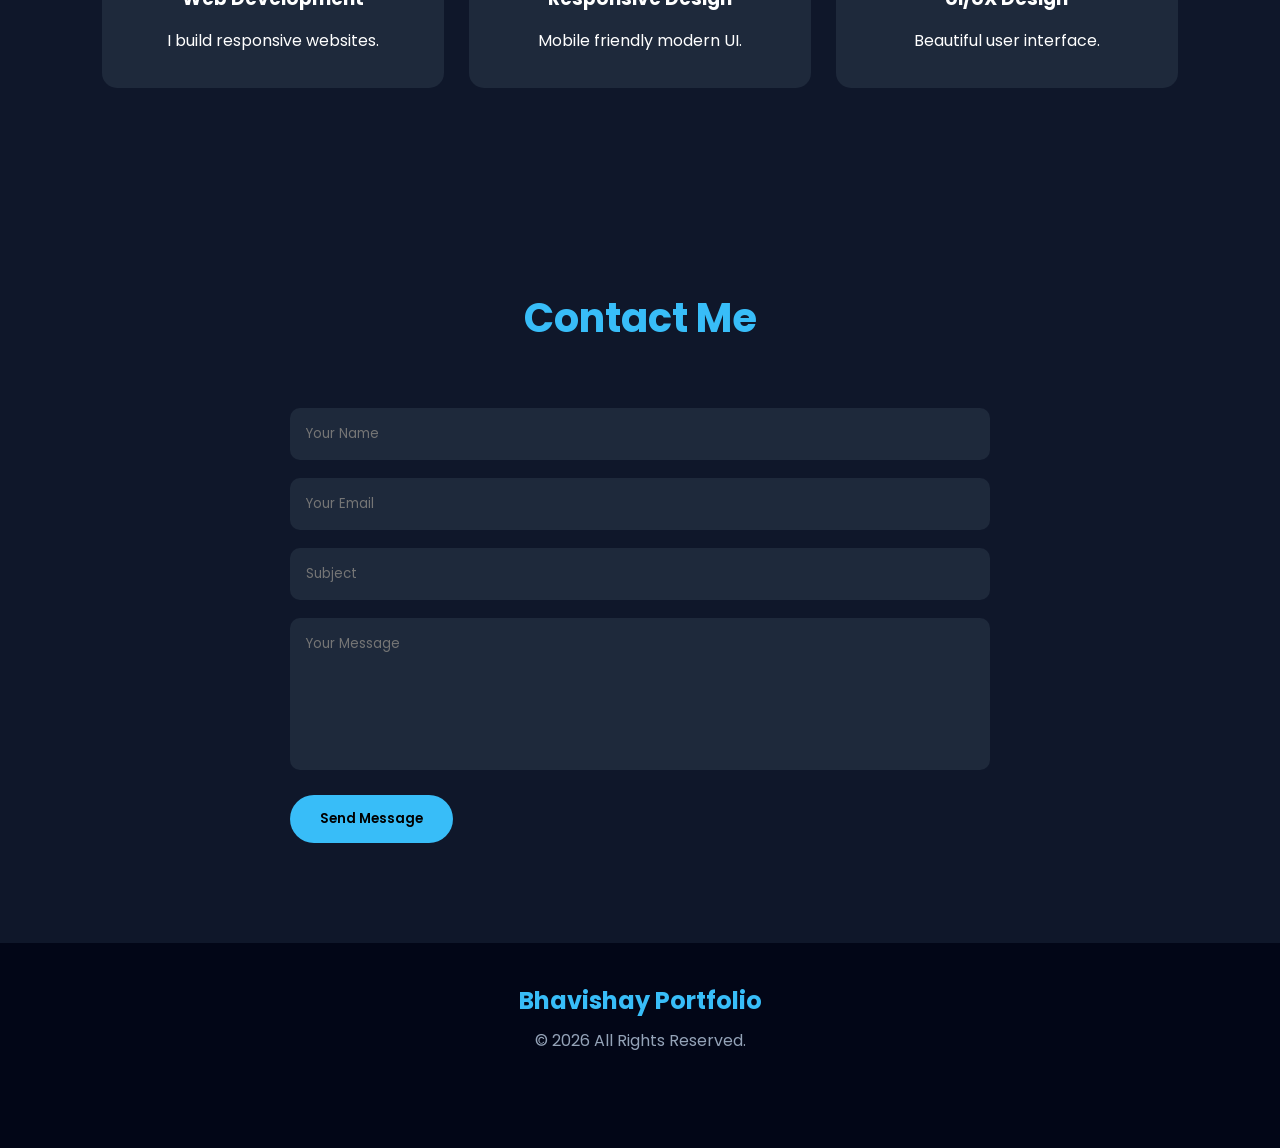
==== commit ad672545: "Update" ====
--- a/index.html
+++ b/index.html
@@ -242,7 +242,7 @@
         </div>
 
         <div class="card">
-            <img src="images/.png" alt="">
+            <img src="images/shopingimage.webp" alt="">
             <div class="content">
                 <h3>E-Commerce Website</h3>
                 <p>Shopping website using HTML CSS JavaScript.</p>
